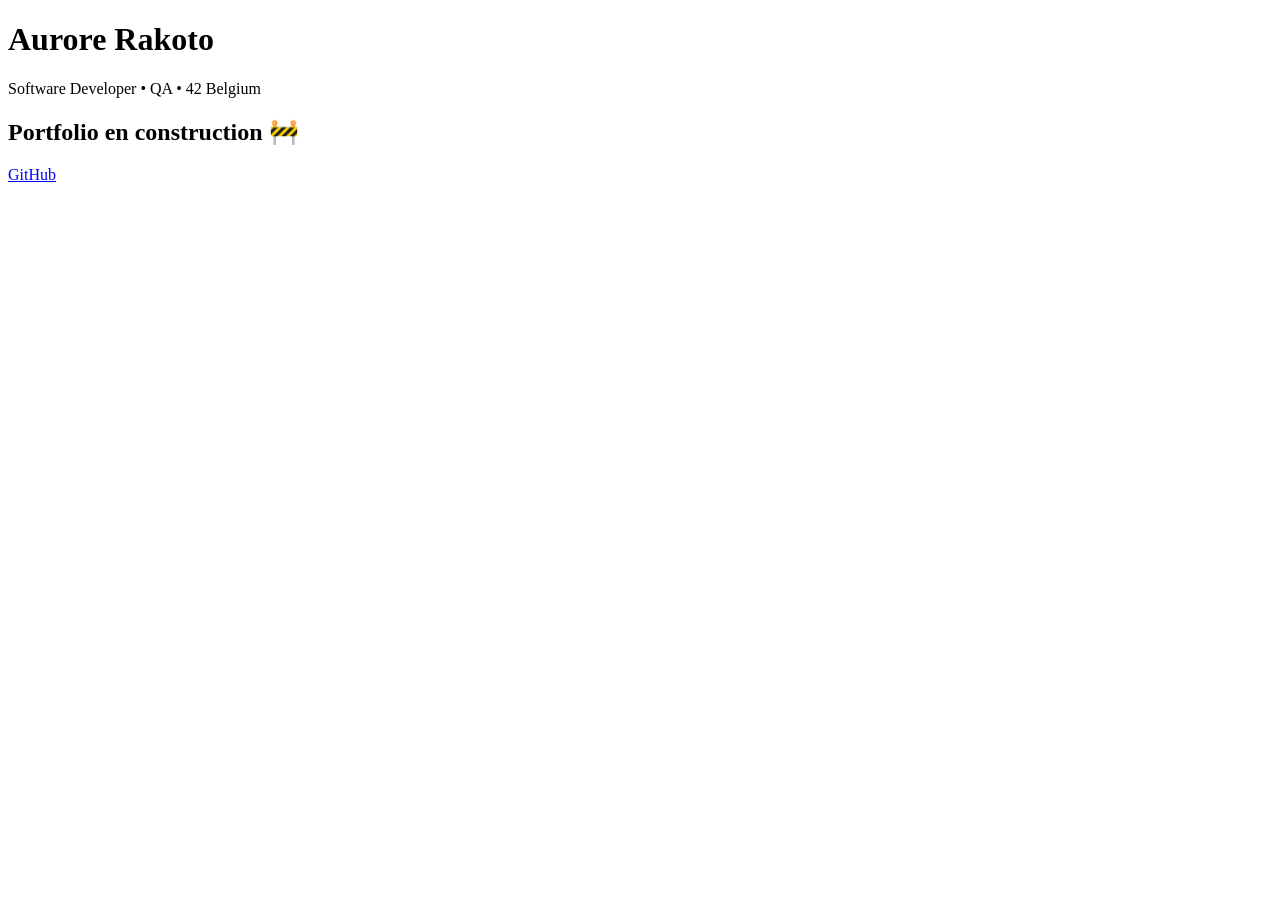
==== index.html @ 08dc4122 "Add initial HTML structure for portfolio page" ====
<!DOCTYPE html>
<html lang="fr">
<head>
    <meta charset="UTF-8">
    <meta name="viewport" content="width=device-width, initial-scale=1.0">
    <title>Aurore Rakoto | Portfolio</title>
</head>

<body>
    <h1>Aurore Rakoto</h1>
    <p>Software Developer • QA • 42 Belgium</p>

    <h2>Portfolio en construction 🚧</h2>

    <p>
        <a href="https://github.com/aurrakoto">GitHub</a>
    </p>
</body>
</html>
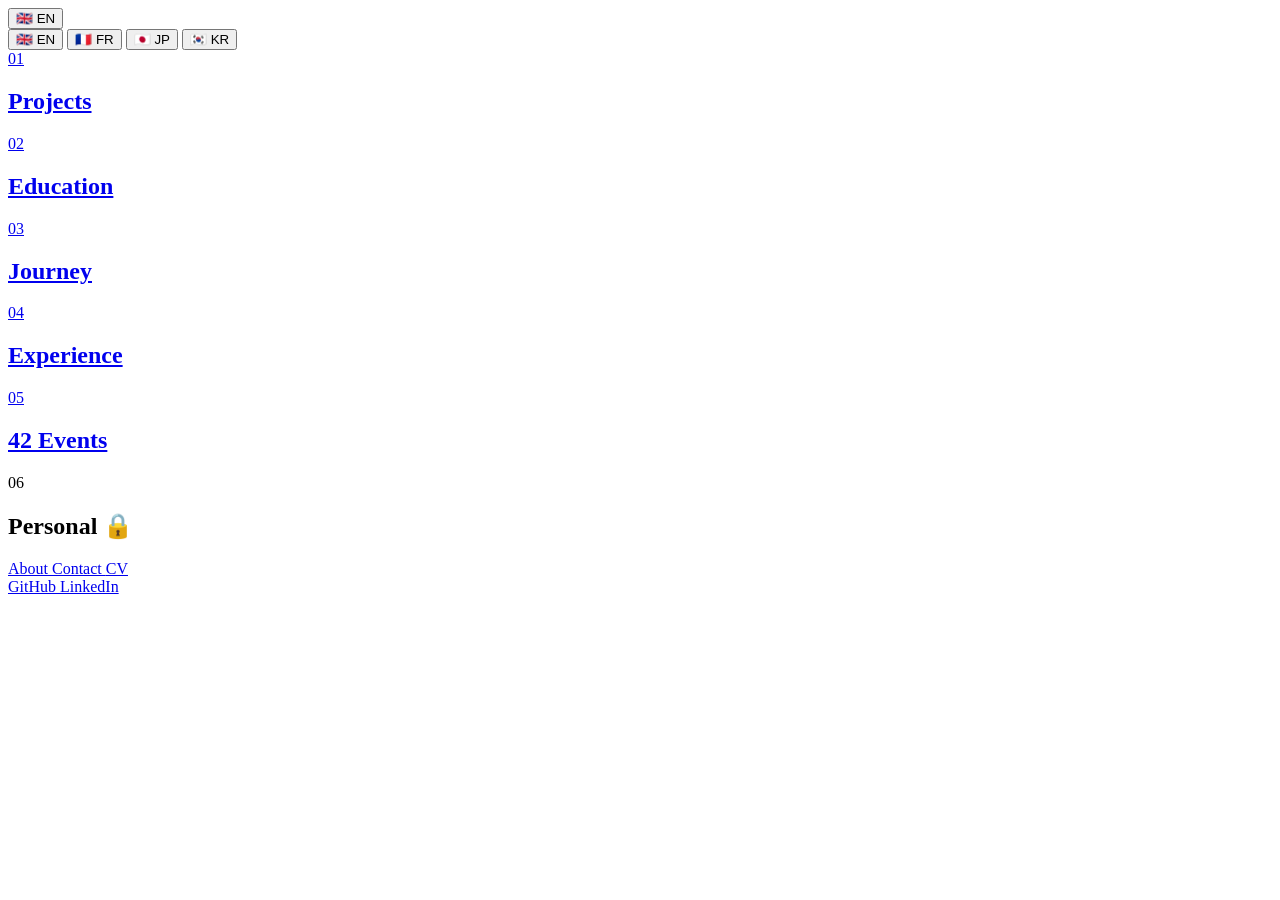
==== commit 9f5fe857: "Modify index.html for language support and title Updated language attribute, title, and added langua" ====
--- a/index.html
+++ b/index.html
@@ -1,19 +1,193 @@
 <!DOCTYPE html>
-<html lang="fr">
+<html lang="en">
 <head>
     <meta charset="UTF-8">
+
     <meta name="viewport" content="width=device-width, initial-scale=1.0">
-    <title>Aurore Rakoto | Portfolio</title>
+
+    <title>Aurore Rakoto</title>
+
+    <link rel="stylesheet" href="style.css">
 </head>
 
 <body>
-    <h1>Aurore Rakoto</h1>
-    <p>Software Developer • QA • 42 Belgium</p>
 
-    <h2>Portfolio en construction 🚧</h2>
+<main class="home">
 
-    <p>
-        <a href="https://github.com/aurrakoto">GitHub</a>
-    </p>
+    <div class="overlay"></div>
+
+    <!-- LANGUAGE SELECTOR -->
+
+    <div class="language-selector">
+
+        <button
+            class="language-button"
+            id="current-language"
+        >
+            🇬🇧 EN
+        </button>
+
+        <div class="language-menu">
+
+            <button data-lang="en">
+                🇬🇧 EN
+            </button>
+
+            <button data-lang="fr">
+                🇫🇷 FR
+            </button>
+
+            <button data-lang="jp">
+                🇯🇵 JP
+            </button>
+
+            <button data-lang="kr">
+                🇰🇷 KR
+            </button>
+
+        </div>
+
+    </div>
+
+
+    <!-- MAIN MENU -->
+
+    <section class="menu">
+
+        <a
+            class="menu-item"
+            href="projects.html"
+            data-bg="projects"
+        >
+            <span>01</span>
+            <h2 data-i18n="projects">
+                Projects
+            </h2>
+        </a>
+
+
+        <a
+            class="menu-item"
+            href="education.html"
+            data-bg="education"
+        >
+            <span>02</span>
+            <h2 data-i18n="education">
+                Education
+            </h2>
+        </a>
+
+
+        <a
+            class="menu-item"
+            href="journey.html"
+            data-bg="journey"
+        >
+            <span>03</span>
+            <h2 data-i18n="journey">
+                Journey
+            </h2>
+        </a>
+
+
+        <a
+            class="menu-item"
+            href="experience.html"
+            data-bg="experience"
+        >
+            <span>04</span>
+            <h2 data-i18n="experience">
+                Experience
+            </h2>
+        </a>
+
+
+        <a
+            class="menu-item"
+            href="events.html"
+            data-bg="events"
+        >
+            <span>05</span>
+            <h2 data-i18n="events">
+                42 Events
+            </h2>
+        </a>
+
+
+        <div
+            class="menu-item locked"
+            data-bg="personal"
+        >
+            <span>06</span>
+            <h2 data-i18n="personal">
+                Personal 🔒
+            </h2>
+        </div>
+
+    </section>
+
+
+    <!-- FOOTER -->
+
+    <footer class="bottom-nav">
+
+        <div class="bottom-line"></div>
+
+        <div class="bottom-content">
+
+            <nav>
+
+                <a
+                    href="about.html"
+                    data-i18n="about"
+                >
+                    About
+                </a>
+
+                <a
+                    href="contact.html"
+                    data-i18n="contact"
+                >
+                    Contact
+                </a>
+
+                <a
+                    href="cv.pdf"
+                    target="_blank"
+                >
+                    CV
+                </a>
+
+            </nav>
+
+
+            <div class="socials">
+
+                <a
+                    href="https://github.com/auroreRakoto"
+                    target="_blank"
+                >
+                    GitHub
+                </a>
+
+                <a
+                    href="#"
+                    target="_blank"
+                >
+                    LinkedIn
+                </a>
+
+            </div>
+
+        </div>
+
+    </footer>
+
+</main>
+
+
+<script src="translations.js"></script>
+<script src="script.js"></script>
+
 </body>
 </html>
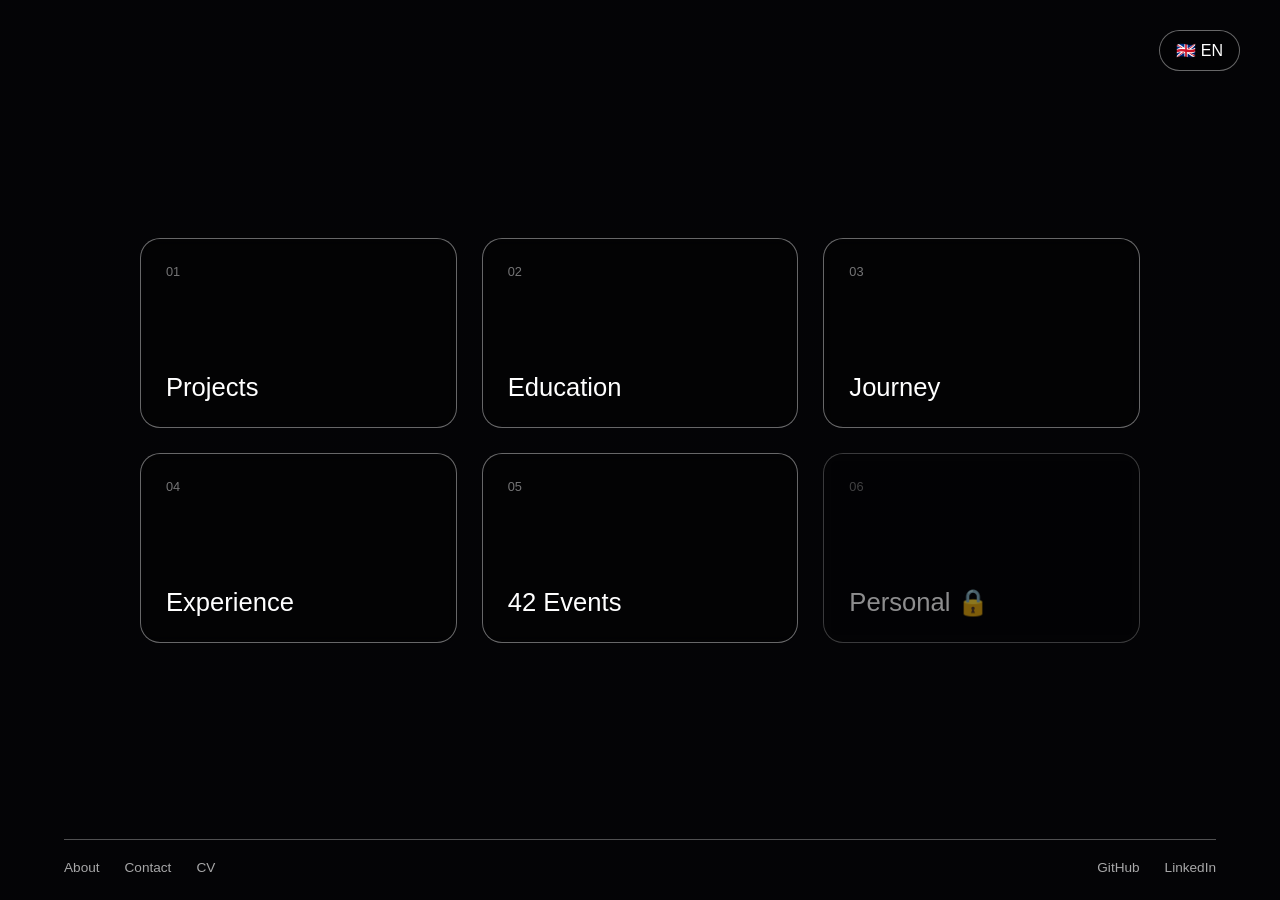
==== commit 87f23626: "refactor: reorganize portfolio website structure" ====
--- a/index.html
+++ b/index.html
@@ -1,13 +1,25 @@
 <!DOCTYPE html>
 <html lang="en">
+
 <head>
     <meta charset="UTF-8">
 
-    <meta name="viewport" content="width=device-width, initial-scale=1.0">
+    <meta
+        name="viewport"
+        content="width=device-width, initial-scale=1.0"
+    >
 
     <title>Aurore Rakoto</title>
 
-    <link rel="stylesheet" href="style.css">
+    <link
+        rel="stylesheet"
+        href="/css/global.css"
+    >
+
+    <link
+        rel="stylesheet"
+        href="/css/home.css"
+    >
 </head>
 
 <body>
@@ -15,6 +27,7 @@
 <main class="home">
 
     <div class="overlay"></div>
+
 
     <!-- LANGUAGE SELECTOR -->
 
@@ -27,6 +40,7 @@
             🇬🇧 EN
         </button>
 
+
         <div class="language-menu">
 
             <button data-lang="en">
@@ -56,10 +70,11 @@
 
         <a
             class="menu-item"
-            href="projects.html"
+            href="/projects/"
             data-bg="projects"
         >
             <span>01</span>
+
             <h2 data-i18n="projects">
                 Projects
             </h2>
@@ -68,10 +83,11 @@
 
         <a
             class="menu-item"
-            href="education.html"
+            href="/education/"
             data-bg="education"
         >
             <span>02</span>
+
             <h2 data-i18n="education">
                 Education
             </h2>
@@ -80,10 +96,11 @@
 
         <a
             class="menu-item"
-            href="journey.html"
+            href="/journey/"
             data-bg="journey"
         >
             <span>03</span>
+
             <h2 data-i18n="journey">
                 Journey
             </h2>
@@ -92,10 +109,11 @@
 
         <a
             class="menu-item"
-            href="experience.html"
+            href="/experience/"
             data-bg="experience"
         >
             <span>04</span>
+
             <h2 data-i18n="experience">
                 Experience
             </h2>
@@ -104,10 +122,11 @@
 
         <a
             class="menu-item"
-            href="events.html"
+            href="/events/"
             data-bg="events"
         >
             <span>05</span>
+
             <h2 data-i18n="events">
                 42 Events
             </h2>
@@ -119,6 +138,7 @@
             data-bg="personal"
         >
             <span>06</span>
+
             <h2 data-i18n="personal">
                 Personal 🔒
             </h2>
@@ -138,21 +158,21 @@
             <nav>
 
                 <a
-                    href="about.html"
+                    href="/about/"
                     data-i18n="about"
                 >
                     About
                 </a>
 
                 <a
-                    href="contact.html"
+                    href="/contact/"
                     data-i18n="contact"
                 >
                     Contact
                 </a>
 
                 <a
-                    href="cv.pdf"
+                    href="/assets/cv.pdf"
                     target="_blank"
                 >
                     CV
@@ -166,6 +186,7 @@
                 <a
                     href="https://github.com/auroreRakoto"
                     target="_blank"
+                    rel="noopener noreferrer"
                 >
                     GitHub
                 </a>
@@ -173,6 +194,7 @@
                 <a
                     href="#"
                     target="_blank"
+                    rel="noopener noreferrer"
                 >
                     LinkedIn
                 </a>
@@ -186,8 +208,9 @@
 </main>
 
 
-<script src="translations.js"></script>
-<script src="script.js"></script>
+<script src="/js/translations.js"></script>
+<script src="/js/main.js"></script>
 
 </body>
-</html>
+
+</html>
--- a/css/global.css
+++ b/css/global.css
@@ -0,0 +1,140 @@
+/* ============================================================ */
+/* RESET                                                        */
+/* ============================================================ */
+
+* {
+    box-sizing: border-box;
+    margin: 0;
+    padding: 0;
+}
+
+
+html {
+    width: 100%;
+    min-height: 100%;
+    scroll-behavior: smooth;
+}
+
+
+body {
+    width: 100%;
+    min-height: 100vh;
+
+    font-family:
+        Arial,
+        Helvetica,
+        sans-serif;
+
+    background: #080a10;
+    color: white;
+}
+
+
+/* ============================================================ */
+/* LINKS                                                        */
+/* ============================================================ */
+
+a {
+    color: inherit;
+    text-decoration: none;
+}
+
+
+/* ============================================================ */
+/* BUTTONS                                                      */
+/* ============================================================ */
+
+button {
+    font: inherit;
+}
+
+
+/* ============================================================ */
+/* IMAGES                                                       */
+/* ============================================================ */
+
+img {
+    display: block;
+
+    max-width: 100%;
+}
+
+
+/* ============================================================ */
+/* COMMON PAGE HEADER                                           */
+/* ============================================================ */
+
+.page-header {
+    width: min(1300px, 100%);
+
+    margin:
+        0
+        auto
+        70px;
+}
+
+
+.back-link {
+    display: inline-block;
+
+    margin-bottom: 55px;
+
+    color:
+        rgba(255, 255, 255, 0.55);
+
+    font-size: 0.9rem;
+
+    transition:
+        color 0.2s ease,
+        transform 0.2s ease;
+}
+
+
+.back-link:hover {
+    color: white;
+
+    transform:
+        translateX(-4px);
+}
+
+
+.page-number {
+    display: block;
+
+    margin-bottom: 12px;
+
+    color:
+        rgba(255, 255, 255, 0.35);
+
+    font-size: 0.8rem;
+
+    letter-spacing: 0.2em;
+}
+
+
+.page-title {
+    margin-bottom: 15px;
+
+    font-size:
+        clamp(
+            3rem,
+            7vw,
+            6rem
+        );
+
+    font-weight: 600;
+
+    letter-spacing: -0.05em;
+}
+
+
+.page-description {
+    max-width: 700px;
+
+    color:
+        rgba(255, 255, 255, 0.55);
+
+    font-size: 1rem;
+
+    line-height: 1.7;
+}
--- a/css/home.css
+++ b/css/home.css
@@ -0,0 +1,412 @@
+/* ============================================================ */
+/* HOME                                                         */
+/* ============================================================ */
+
+.home {
+    position: relative;
+
+    min-height: 100vh;
+
+    display: flex;
+
+    justify-content: center;
+    align-items: center;
+
+    padding:
+        110px
+        40px
+        130px;
+
+    background-image:
+        linear-gradient(
+            rgba(0, 0, 0, 0.55),
+            rgba(0, 0, 0, 0.55)
+        ),
+        url("/assets/images/home/default.jpg");
+
+    background-size: cover;
+
+    background-position: center;
+
+    transition:
+        background-image 0.4s ease;
+}
+
+
+/* ============================================================ */
+/* OVERLAY                                                      */
+/* ============================================================ */
+
+.overlay {
+    position: absolute;
+
+    inset: 0;
+
+    background:
+        rgba(0, 0, 0, 0.1);
+
+    pointer-events: none;
+}
+
+
+/* ============================================================ */
+/* MAIN MENU                                                    */
+/* ============================================================ */
+
+.menu {
+    position: relative;
+
+    z-index: 2;
+
+    width:
+        min(
+            1000px,
+            90%
+        );
+
+    display: grid;
+
+    grid-template-columns:
+        repeat(
+            3,
+            1fr
+        );
+
+    gap: 25px;
+}
+
+
+.menu-item {
+    height: 190px;
+
+    display: flex;
+
+    flex-direction: column;
+
+    justify-content:
+        space-between;
+
+    padding: 25px;
+
+    border:
+        1px solid
+        rgba(
+            255,
+            255,
+            255,
+            0.4
+        );
+
+    border-radius: 20px;
+
+    color: white;
+
+    background:
+        rgba(
+            0,
+            0,
+            0,
+            0.25
+        );
+
+    backdrop-filter:
+        blur(6px);
+
+    transition:
+        transform 0.25s ease,
+        background 0.25s ease,
+        border-color 0.25s ease;
+}
+
+
+.menu-item span {
+    opacity: 0.45;
+
+    font-size: 0.8rem;
+}
+
+
+.menu-item h2 {
+    font-size: 1.6rem;
+
+    font-weight: 500;
+}
+
+
+.menu-item:hover {
+    transform:
+        translateY(-8px);
+
+    background:
+        rgba(
+            255,
+            255,
+            255,
+            0.12
+        );
+
+    border-color:
+        rgba(
+            255,
+            255,
+            255,
+            0.8
+        );
+}
+
+
+.locked {
+    cursor: not-allowed;
+
+    opacity: 0.55;
+}
+
+
+.locked:hover {
+    transform: none;
+}
+
+
+/* ============================================================ */
+/* LANGUAGE SELECTOR                                            */
+/* ============================================================ */
+
+.language-selector {
+    position: absolute;
+
+    top: 30px;
+    right: 40px;
+
+    z-index: 10;
+}
+
+
+.language-button {
+    padding:
+        10px
+        16px;
+
+    border:
+        1px solid
+        rgba(
+            255,
+            255,
+            255,
+            0.4
+        );
+
+    border-radius: 30px;
+
+    background:
+        rgba(
+            0,
+            0,
+            0,
+            0.3
+        );
+
+    backdrop-filter:
+        blur(10px);
+
+    color: white;
+
+    cursor: pointer;
+}
+
+
+.language-menu {
+    position: absolute;
+
+    top: 50px;
+    right: 0;
+
+    display: none;
+
+    min-width: 110px;
+
+    padding: 8px;
+
+    border-radius: 15px;
+
+    background:
+        rgba(
+            0,
+            0,
+            0,
+            0.8
+        );
+
+    backdrop-filter:
+        blur(15px);
+}
+
+
+.language-menu button {
+    width: 100%;
+
+    padding: 10px;
+
+    border: none;
+
+    border-radius: 8px;
+
+    background: none;
+
+    color: white;
+
+    text-align: left;
+
+    cursor: pointer;
+}
+
+
+.language-menu button:hover {
+    background:
+        rgba(
+            255,
+            255,
+            255,
+            0.12
+        );
+}
+
+
+.language-selector:hover
+.language-menu {
+    display: block;
+}
+
+
+/* ============================================================ */
+/* FOOTER                                                       */
+/* ============================================================ */
+
+.bottom-nav {
+    position: absolute;
+
+    bottom: 0;
+    left: 50%;
+
+    transform:
+        translateX(-50%);
+
+    width:
+        min(
+            1200px,
+            90%
+        );
+
+    padding-bottom: 25px;
+
+    z-index: 5;
+}
+
+
+.bottom-line {
+    width: 100%;
+    height: 1px;
+
+    margin-bottom: 20px;
+
+    background:
+        rgba(
+            255,
+            255,
+            255,
+            0.3
+        );
+}
+
+
+.bottom-content {
+    display: flex;
+
+    justify-content:
+        space-between;
+
+    align-items: center;
+}
+
+
+.bottom-content nav,
+.socials {
+    display: flex;
+
+    gap: 25px;
+}
+
+
+.bottom-nav a {
+    color:
+        rgba(
+            255,
+            255,
+            255,
+            0.65
+        );
+
+    font-size: 0.85rem;
+
+    transition:
+        color 0.2s ease;
+}
+
+
+.bottom-nav a:hover {
+    color: white;
+}
+
+
+/* ============================================================ */
+/* RESPONSIVE                                                   */
+/* ============================================================ */
+
+@media (
+    max-width: 700px
+) {
+
+    .home {
+        padding:
+            100px
+            20px
+            160px;
+    }
+
+
+    .menu {
+        grid-template-columns:
+            repeat(
+                2,
+                1fr
+            );
+
+        gap: 15px;
+    }
+
+
+    .menu-item {
+        height: 150px;
+
+        padding: 18px;
+    }
+
+
+    .menu-item h2 {
+        font-size: 1.2rem;
+    }
+
+
+    .language-selector {
+        top: 20px;
+        right: 20px;
+    }
+
+
+    .bottom-content {
+        flex-direction:
+            column;
+
+        gap: 15px;
+    }
+
+}
